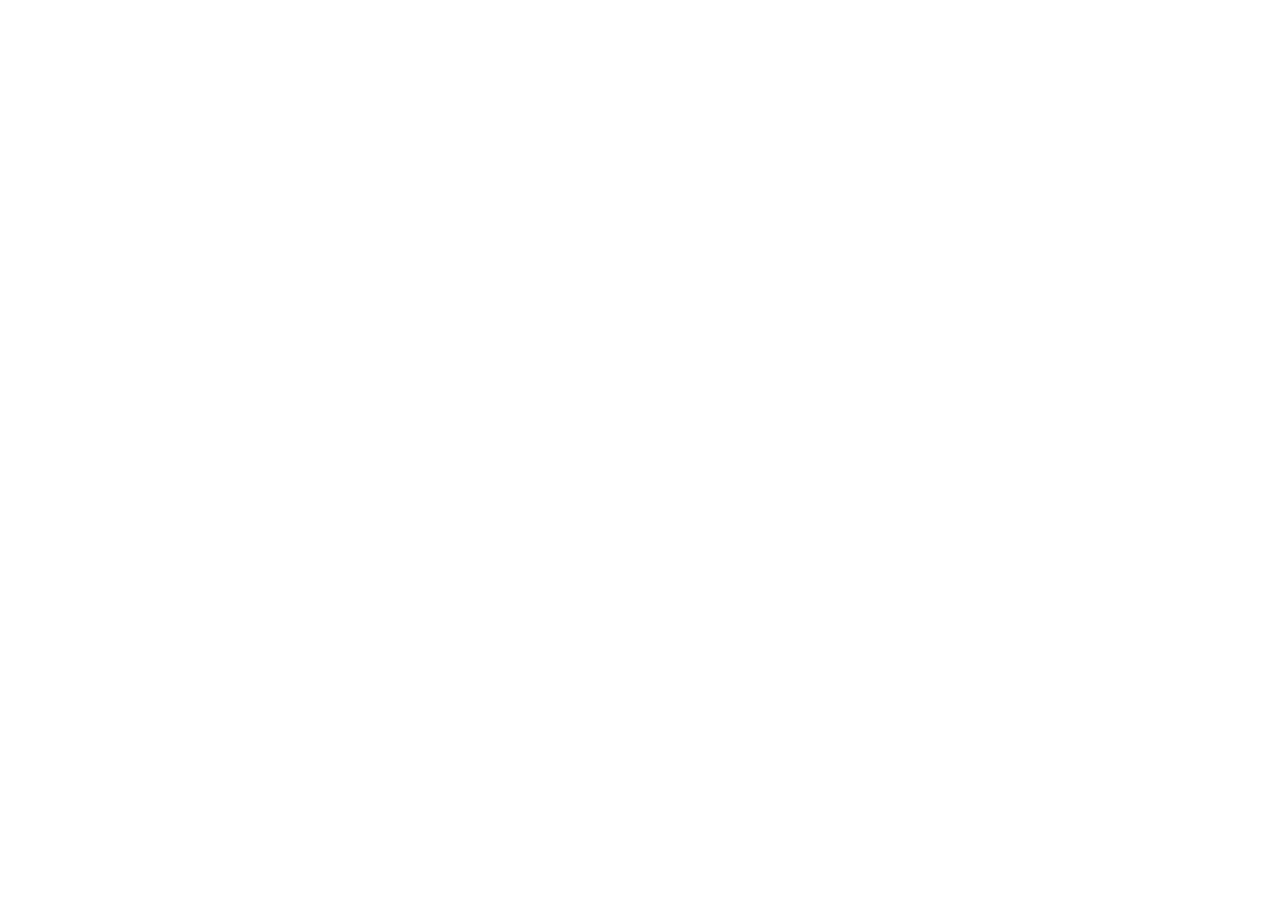
==== aperture.html @ c22adb7a "新增互動教材：f 值與景深 Co-Authored-By: Claude Opus 5 <noreply@anthropic.com> Claude-Session: https://claude.a" ====
<!DOCTYPE html>
<html lang="zh-HK">
<head>
<meta charset="UTF-8">
<meta name="viewport" content="width=device-width, initial-scale=1">
<style>
html{color-scheme:light dark}
body{margin:0}
img{max-width:100%}
[hidden]{display:none!important}
</style>
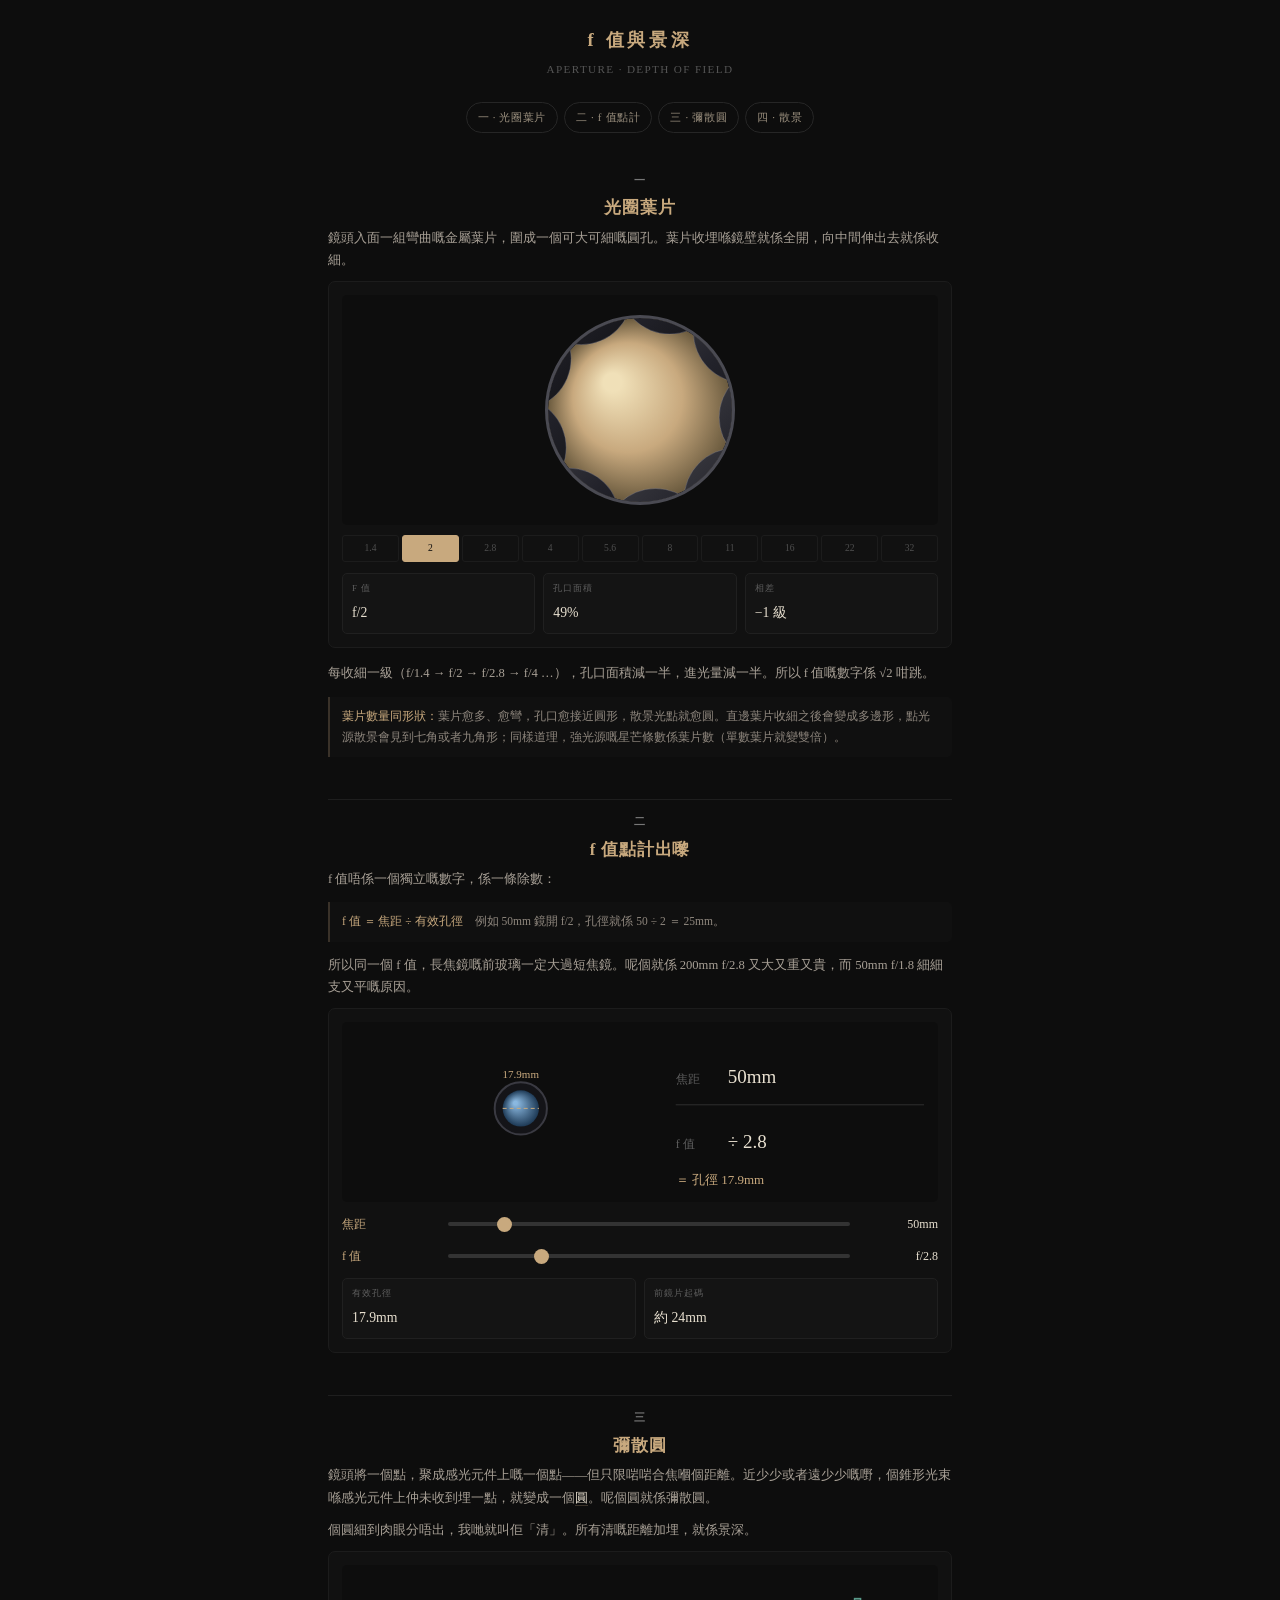
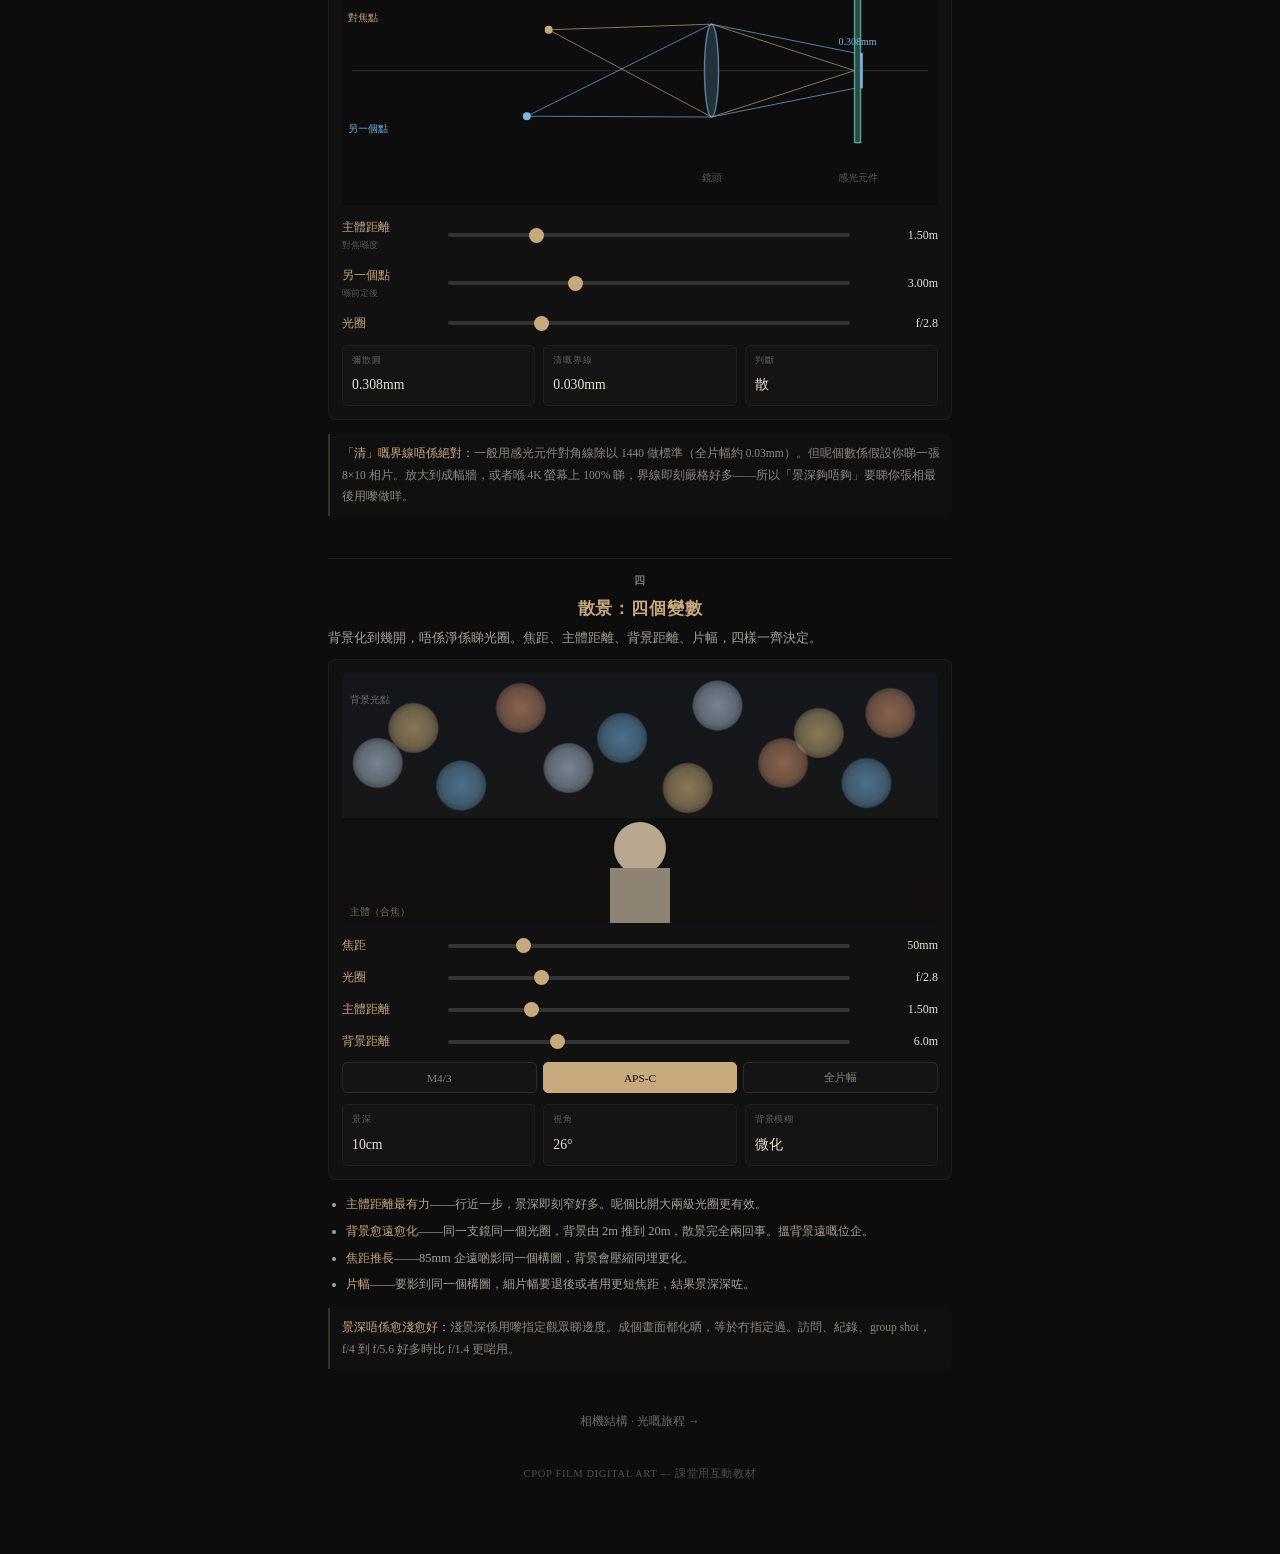
==== commit 4086ef47: "重建 aperture.html：f 值與景深（原檔只剩 artifact 骨架）" ====
--- a/aperture.html
+++ b/aperture.html
@@ -1,11 +1,384 @@
 <!DOCTYPE html>
-<html lang="zh-HK">
+<html lang="zh-Hant">
 <head>
 <meta charset="UTF-8">
 <meta name="viewport" content="width=device-width, initial-scale=1">
+<title>f 值與景深</title>
 <style>
-html{color-scheme:light dark}
-body{margin:0}
-img{max-width:100%}
-[hidden]{display:none!important}
+*{box-sizing:border-box;margin:0;padding:0}
+body{background:#0d0d0d;color:#e8e0d0;font-family:Georgia,"PingFang TC","Noto Sans TC",serif;padding:24px 18px 70px;max-width:660px;margin:0 auto;line-height:1.75}
+h1{text-align:center;font-size:1.15rem;letter-spacing:.2em;color:#c8a97e}
+.sub{text-align:center;font-size:.7rem;color:#555;letter-spacing:.12em;margin:4px 0 22px}
+nav{display:flex;flex-wrap:wrap;gap:6px;justify-content:center;margin-bottom:26px}
+nav a{font-size:.68rem;letter-spacing:.06em;color:#9a8f7e;text-decoration:none;border:1px solid #262626;border-radius:20px;padding:5px 11px}
+nav a:hover{border-color:#c8a97e;color:#c8a97e}
+section{margin:0 0 42px;padding-top:12px}
+hr{border:0;border-top:1px solid #1e1e1e;margin:36px 0 0}
+h2{font-size:.7rem;color:#777;letter-spacing:.16em;text-transform:uppercase;margin:0 0 4px;text-align:center}
+h2 b{display:block;font-size:1.05rem;color:#c8a97e;letter-spacing:.05em;text-transform:none;margin-top:3px}
+p{font-size:.79rem;color:#a8a096;margin-bottom:10px}
+p strong{color:#e8e0d0;font-weight:normal;border-bottom:1px solid #3a3229}
+.panel{background:#111;border:1px solid #1c1c1c;border-radius:7px;padding:13px;margin-bottom:14px}
+.controls{display:flex;flex-direction:column;gap:11px;margin:12px 0 0}
+.cr{display:flex;align-items:center;gap:10px}
+.cl{width:96px;font-size:.74rem;color:#c8a97e;flex-shrink:0}
+.cl span{display:block;font-size:.58rem;color:#555}
+input[type=range]{flex:1;-webkit-appearance:none;appearance:none;height:4px;border-radius:2px;background:#333;outline:none;min-width:0}
+input[type=range]::-webkit-slider-thumb{-webkit-appearance:none;width:15px;height:15px;border-radius:50%;background:#c8a97e;cursor:pointer}
+input[type=range]::-moz-range-thumb{width:15px;height:15px;border:0;border-radius:50%;background:#c8a97e;cursor:pointer}
+.cv{width:78px;text-align:right;font-size:.75rem;color:#e8e0d0;font-variant-numeric:tabular-nums;flex-shrink:0}
+canvas{display:block;width:100%;border-radius:5px}
+.read{display:flex;flex-wrap:wrap;gap:8px;margin-top:11px}
+.read div{flex:1;min-width:84px;background:#141414;border:1px solid #202020;border-radius:5px;padding:7px 9px}
+.read b{display:block;font-size:.56rem;color:#5e5e5e;letter-spacing:.1em;text-transform:uppercase;font-weight:normal;margin-bottom:2px}
+.read span{font-size:.86rem;color:#e8e0d0;font-variant-numeric:tabular-nums}
+.seg{display:flex;gap:6px;flex-wrap:wrap;margin:10px 0 0}
+.seg button{flex:1;min-width:66px;background:#141414;border:1px solid #2a2a2a;color:#8a8278;font-family:inherit;font-size:.71rem;padding:7px 3px;border-radius:5px;cursor:pointer}
+.seg button.on{background:#c8a97e;border-color:#c8a97e;color:#0d0d0d}
+.note{font-size:.72rem;line-height:1.85;color:#8e867d;background:#101010;border-left:2px solid #3a3229;padding:9px 12px;margin:12px 0;border-radius:0 5px 5px 0}
+.note b{color:#c8a97e;font-weight:normal}
+ul{margin:6px 0 12px 18px}
+li{font-size:.78rem;color:#a8a096;margin-bottom:5px}
+li b{color:#c8a97e;font-weight:normal}
+.g{color:#7ae87a}.w{color:#e8a07a}.b{color:#7ab8e8}
+.stops{display:flex;gap:3px;margin-top:10px}
+.stops div{flex:1;text-align:center;font-size:.6rem;color:#4e4e4e;padding:4px 0;border-radius:3px;border:1px solid #1c1c1c;cursor:pointer}
+.stops div.on{color:#0d0d0d;background:#c8a97e;border-color:#c8a97e}
+footer{color:#4e4e4e;font-size:.66rem;text-align:center;margin-top:34px;letter-spacing:.06em}
+a.more{display:block;text-align:center;font-size:.72rem;color:#6e6a64;margin-top:20px;text-decoration:none}
+a.more:hover{color:#c8a97e}
 </style>
+</head>
+<body>
+
+<h1>f 值與景深</h1>
+<p class="sub">APERTURE · DEPTH OF FIELD</p>
+
+<nav>
+  <a href="#a1">一 · 光圈葉片</a>
+  <a href="#a2">二 · f 值點計</a>
+  <a href="#a3">三 · 彌散圓</a>
+  <a href="#a4">四 · 散景</a>
+</nav>
+
+<section id="a1">
+<h2>一<b>光圈葉片</b></h2>
+<p>鏡頭入面一組彎曲嘅金屬葉片，圍成一個可大可細嘅圓孔。葉片收埋喺鏡壁就係全開，向中間伸出去就係收細。</p>
+
+<div class="panel">
+<canvas id="irisC" height="230"></canvas>
+<div class="stops" id="stops"></div>
+<div class="read">
+  <div><b>f 值</b><span id="ir_f">f/1.8</span></div>
+  <div><b>孔口面積</b><span id="ir_a">100%</span></div>
+  <div><b>相差</b><span id="ir_s">0 級</span></div>
+</div>
+</div>
+
+<p>每收細一級（f/1.4 → f/2 → f/2.8 → f/4 …），孔口面積減一半，進光量減一半。所以 f 值嘅數字係 √2 咁跳。</p>
+
+<div class="note"><b>葉片數量同形狀：</b>葉片愈多、愈彎，孔口愈接近圓形，散景光點就愈圓。直邊葉片收細之後會變成多邊形，點光源散景會見到七角或者九角形；同樣道理，強光源嘅星芒條數係葉片數（單數葉片就變雙倍）。</div>
+</section>
+
+<hr>
+
+<section id="a2">
+<h2>二<b>f 值點計出嚟</b></h2>
+<p>f 值唔係一個獨立嘅數字，係一條除數：</p>
+<div class="note"><b>f 值 ＝ 焦距 ÷ 有效孔徑</b>　例如 50mm 鏡開 f/2，孔徑就係 50 ÷ 2 ＝ 25mm。</div>
+<p>所以同一個 f 值，長焦鏡嘅前玻璃一定大過短焦鏡。呢個就係 200mm f/2.8 又大又重又貴，而 50mm f/1.8 細細支又平嘅原因。</p>
+
+<div class="panel">
+<canvas id="calcC" height="180"></canvas>
+<div class="controls">
+  <div class="cr"><div class="cl">焦距</div><input type="range" id="cf" min="14" max="300" value="50"><div class="cv" id="cfv">50mm</div></div>
+  <div class="cr"><div class="cl">f 值</div><input type="range" id="cn" min="0" max="9" value="2"><div class="cv" id="cnv">f/2</div></div>
+</div>
+<div class="read">
+  <div><b>有效孔徑</b><span id="cd">25.0mm</span></div>
+  <div><b>前鏡片起碼</b><span id="cw">約 28mm</span></div>
+</div>
+</div>
+</section>
+
+<hr>
+
+<section id="a3">
+<h2>三<b>彌散圓</b></h2>
+<p>鏡頭將一個點，聚成感光元件上嘅一個點——但只限啱啱合焦嗰個距離。近少少或者遠少少嘅嘢，個錐形光束喺感光元件上仲未收到埋一點，就變成一個<strong>圓</strong>。呢個圓就係彌散圓。</p>
+<p>個圓細到肉眼分唔出，我哋就叫佢「清」。所有清嘅距離加埋，就係景深。</p>
+
+<div class="panel">
+<canvas id="cocC" height="240"></canvas>
+<div class="controls">
+  <div class="cr"><div class="cl">主體距離<span>對焦喺度</span></div><input type="range" id="oS" min="30" max="600" value="150"><div class="cv" id="oSv">1.5m</div></div>
+  <div class="cr"><div class="cl">另一個點<span>喺前定後</span></div><input type="range" id="oB" min="30" max="900" value="300"><div class="cv" id="oBv">3.0m</div></div>
+  <div class="cr"><div class="cl">光圈</div><input type="range" id="oN" min="0" max="9" value="2"><div class="cv" id="oNv">f/2</div></div>
+</div>
+<div class="read">
+  <div><b>彌散圓</b><span id="oC">0.061mm</span></div>
+  <div><b>清嘅界線</b><span id="oL">0.029mm</span></div>
+  <div><b>判斷</b><span id="oJ">散</span></div>
+</div>
+</div>
+
+<div class="note"><b>「清」嘅界線唔係絕對：</b>一般用感光元件對角線除以 1440 做標準（全片幅約 0.03mm）。但呢個數係假設你睇一張 8×10 相片。放大到成幅牆，或者喺 4K 螢幕上 100% 睇，界線即刻嚴格好多——所以「景深夠唔夠」要睇你張相最後用嚟做咩。</div>
+</section>
+
+<hr>
+
+<section id="a4">
+<h2>四<b>散景：四個變數</b></h2>
+<p>背景化到幾開，唔係淨係睇光圈。焦距、主體距離、背景距離、片幅，四樣一齊決定。</p>
+
+<div class="panel">
+<canvas id="bokC" height="250"></canvas>
+<div class="controls">
+  <div class="cr"><div class="cl">焦距</div><input type="range" id="bf" min="18" max="200" value="50"><div class="cv" id="bfv">50mm</div></div>
+  <div class="cr"><div class="cl">光圈</div><input type="range" id="bn" min="0" max="9" value="2"><div class="cv" id="bnv">f/2</div></div>
+  <div class="cr"><div class="cl">主體距離</div><input type="range" id="bs" min="40" max="600" value="150"><div class="cv" id="bsv">1.5m</div></div>
+  <div class="cr"><div class="cl">背景距離</div><input type="range" id="bb" min="100" max="2000" value="600"><div class="cv" id="bbv">6.0m</div></div>
+</div>
+<div class="seg" id="fmt">
+  <button data-v="0">M4/3</button>
+  <button data-v="1" class="on">APS-C</button>
+  <button data-v="2">全片幅</button>
+</div>
+<div class="read">
+  <div><b>景深</b><span id="bd">0.12m</span></div>
+  <div><b>視角</b><span id="ba">40°</span></div>
+  <div><b>背景模糊</b><span id="bblur">中</span></div>
+</div>
+</div>
+
+<ul>
+<li><b>主體距離最有力</b>——行近一步，景深即刻窄好多。呢個比開大兩級光圈更有效。</li>
+<li><b>背景愈遠愈化</b>——同一支鏡同一個光圈，背景由 2m 推到 20m，散景完全兩回事。搵背景遠嘅位企。</li>
+<li><b>焦距推長</b>——85mm 企遠啲影同一個構圖，背景會壓縮同埋更化。</li>
+<li><b>片幅</b>——要影到同一個構圖，細片幅要退後或者用更短焦距，結果景深深咗。</li>
+</ul>
+
+<div class="note"><b>景深唔係愈淺愈好：</b>淺景深係用嚟指定觀眾睇邊度。成個畫面都化晒，等於冇指定過。訪問、紀錄、group shot，f/4 到 f/5.6 好多時比 f/1.4 更啱用。</div>
+</section>
+
+<a class="more" href="camera-anatomy.html">相機結構 · 光嘅旅程 →</a>
+<footer>CPOP FILM DIGITAL ART — 課堂用互動教材</footer>
+
+<script>
+(function(){
+"use strict";
+var DPR=Math.min(2,window.devicePixelRatio||1);
+function $(id){return document.getElementById(id);}
+function C(id,h){
+  var c=$(id); if(!c) return null;
+  c.style.height=h+'px';
+  var g=c.getContext('2d'), o={c:c,g:g,w:300,h:h,draw:null};
+  function size(){var w=c.clientWidth||300;c.width=Math.round(w*DPR);c.height=Math.round(h*DPR);g.setTransform(DPR,0,0,DPR,0,0);o.w=w;o.h=h;}
+  size(); window.addEventListener('resize',function(){size();if(o.draw)o.draw();});
+  return o;
+}
+var NS=[1.4,2,2.8,4,5.6,8,11,16,22,32];
+var NL=['f/1.4','f/2','f/2.8','f/4','f/5.6','f/8','f/11','f/16','f/22','f/32'];
+
+/* ===== 1 · 葉片 ===== */
+var ir=C('irisC',230), irIdx=1;
+if(ir){
+  var box=$('stops');
+  NL.forEach(function(l,i){
+    var d=document.createElement('div'); d.textContent=l.replace('f/','');
+    d.addEventListener('click',function(){irIdx=i;ir.draw();});
+    box.appendChild(d);
+  });
+  ir.draw=function(){
+    var g=ir.g,w=ir.w,h=ir.h,N=NS[irIdx];
+    var cx=w/2, cy=h/2, R=Math.min(w,h)*0.40;
+    g.clearRect(0,0,w,h); g.fillStyle='#0d0d0d'; g.fillRect(0,0,w,h);
+    var t=Math.sqrt(NS[0]/N);
+    var r=R*(0.16+0.84*t);
+    g.save();
+    g.beginPath(); g.arc(cx,cy,R,0,7); g.clip();
+    var lg=g.createRadialGradient(cx-R*0.3,cy-R*0.3,R*0.1,cx,cy,R);
+    lg.addColorStop(0,'#f0e0b8'); lg.addColorStop(0.55,'#c8a97e'); lg.addColorStop(1,'#6a5a3e');
+    g.fillStyle=lg; g.beginPath(); g.arc(cx,cy,R,0,7); g.fill();
+    var n=9, dc=R*1.42, Rb=dc-r, spin=(1-t)*0.34;
+    for(var i=0;i<n;i++){
+      var a=i*2*Math.PI/n+spin;
+      var bx=cx+dc*Math.cos(a), by=cy+dc*Math.sin(a);
+      var bg=g.createLinearGradient(bx-Rb,by-Rb,bx+Rb,by+Rb);
+      bg.addColorStop(0,'#3a3a40'); bg.addColorStop(0.5,'#22222a'); bg.addColorStop(1,'#141418');
+      g.fillStyle=bg;
+      g.beginPath(); g.arc(bx,by,Rb,0,7); g.fill();
+      g.strokeStyle='rgba(150,150,165,0.30)'; g.lineWidth=1;
+      g.beginPath(); g.arc(bx,by,Rb,0,7); g.stroke();
+    }
+    g.restore();
+    g.strokeStyle='#4a4a52'; g.lineWidth=3;
+    g.beginPath(); g.arc(cx,cy,R+1.5,0,7); g.stroke();
+    var pct=Math.pow(NS[0]/N,2)*100, st=2*Math.log(N/NS[0])/Math.log(2);
+    $('ir_f').textContent=NL[irIdx];
+    $('ir_a').textContent=(pct>=10?pct.toFixed(0):pct.toFixed(1))+'%';
+    $('ir_s').textContent='−'+st.toFixed(0)+' 級';
+    [].forEach.call(box.children,function(d,i){d.classList.toggle('on',i===irIdx);});
+  };
+  ir.draw();
+}
+
+/* ===== 2 · f 值計算 ===== */
+var ca=C('calcC',180);
+if(ca){
+  ca.draw=function(){
+    var g=ca.g,w=ca.w,h=ca.h;
+    var f=+$('cf').value, N=NS[+$('cn').value], d=f/N;
+    g.clearRect(0,0,w,h); g.fillStyle='#0d0d0d'; g.fillRect(0,0,w,h);
+    var scale=Math.min((w*0.34)/110,(h*0.62)/110);
+    var cx=w*0.30, cy=h*0.48, rr=Math.max(4,d*scale);
+    g.fillStyle='#141418'; g.beginPath(); g.arc(cx,cy,Math.max(rr+8,rr*1.18),0,7); g.fill();
+    g.strokeStyle='#3a3a42'; g.lineWidth=2; g.stroke();
+    var lg=g.createRadialGradient(cx-rr*0.3,cy-rr*0.3,rr*0.1,cx,cy,rr);
+    lg.addColorStop(0,'#8ab8e0'); lg.addColorStop(1,'#1e3a56');
+    g.fillStyle=lg; g.beginPath(); g.arc(cx,cy,rr,0,7); g.fill();
+    g.strokeStyle='#c8a97e'; g.lineWidth=1; g.setLineDash([4,3]);
+    g.beginPath(); g.moveTo(cx-rr,cy); g.lineTo(cx+rr,cy); g.stroke(); g.setLineDash([]);
+    g.fillStyle='#c8a97e'; g.font='11px Georgia,serif'; g.textAlign='center';
+    g.fillText(d.toFixed(1)+'mm',cx,cy-rr-12);
+    g.textAlign='left';
+    var x=w*0.56;
+    g.fillStyle='#5e5e5e'; g.font='12px Georgia,serif';
+    g.fillText('焦距',x,h*0.34);
+    g.fillText('f 值',x,h*0.70);
+    g.fillStyle='#e8e0d0'; g.font='19px Georgia,serif';
+    g.fillText(f+'mm',x+52,h*0.34);
+    g.fillText('÷ '+N,x+52,h*0.70);
+    g.strokeStyle='#2e2e2e'; g.lineWidth=1;
+    g.beginPath(); g.moveTo(x,h*0.46); g.lineTo(w-14,h*0.46); g.stroke();
+    g.fillStyle='#c8a97e'; g.font='13px Georgia,serif';
+    g.fillText('＝ 孔徑 '+d.toFixed(1)+'mm',x,h*0.90);
+    $('cfv').textContent=f+'mm';
+    $('cnv').textContent=NL[+$('cn').value];
+    $('cd').textContent=d.toFixed(1)+'mm';
+    $('cw').textContent='約 '+Math.round(d*1.15+3)+'mm';
+  };
+  $('cf').addEventListener('input',ca.draw);
+  $('cn').addEventListener('input',ca.draw);
+  ca.draw();
+}
+
+/* ===== 3 · 彌散圓 ===== */
+var co=C('cocC',240);
+if(co){
+  co.draw=function(){
+    var g=co.g,w=co.w,h=co.h;
+    var s=+$('oS').value, b=+$('oB').value, N=NS[+$('oN').value];
+    var f=50, c=0.030;
+    var sm=s*10, bm=b*10;
+    var coc=(f*f/N)*Math.abs(bm-sm)/(bm*(sm-f));
+    g.clearRect(0,0,w,h); g.fillStyle='#0d0d0d'; g.fillRect(0,0,w,h);
+    var lx=w*0.62, sx=w*0.86, ax=h*0.44;
+    var ap=Math.max(7,Math.min(h*0.30,(50/N)*2.6));
+    g.strokeStyle='#2a2a2a'; g.lineWidth=1;
+    g.beginPath(); g.moveTo(10,ax); g.lineTo(w-10,ax); g.stroke();
+    g.fillStyle='#22303a'; g.strokeStyle='#5a7a96'; g.lineWidth=1.5;
+    g.beginPath(); g.ellipse(lx,ax,7,ap,0,0,7); g.fill(); g.stroke();
+    g.fillStyle='#2a4a44'; g.fillRect(sx,ax-h*0.30,6,h*0.60);
+    g.strokeStyle='#5a9a8a'; g.strokeRect(sx,ax-h*0.30,6,h*0.60);
+    g.fillStyle='#5e5a55'; g.font='10px Georgia,serif'; g.textAlign='center';
+    g.fillText('鏡頭',lx,h*0.90); g.fillText('感光元件',sx+3,h*0.90);
+    g.textAlign='left';
+    var px1=10+(1-Math.min(1,s/600))*(w*0.44);
+    var px2=10+(1-Math.min(1,b/900))*(w*0.44);
+    g.fillStyle='#c8a97e';
+    g.beginPath(); g.arc(px1,ax-h*0.17,4,0,7); g.fill();
+    g.fillStyle='#7ab8e8';
+    g.beginPath(); g.arc(px2,ax+h*0.19,4,0,7); g.fill();
+    g.strokeStyle='rgba(200,169,126,0.65)'; g.lineWidth=1;
+    g.beginPath(); g.moveTo(px1,ax-h*0.17); g.lineTo(lx,ax-ap); g.lineTo(sx,ax); g.stroke();
+    g.beginPath(); g.moveTo(px1,ax-h*0.17); g.lineTo(lx,ax+ap); g.lineTo(sx,ax); g.stroke();
+    var conv=Math.max(1.5,Math.min(h*0.22,coc*115));
+    g.strokeStyle='rgba(122,184,232,0.65)';
+    g.beginPath(); g.moveTo(px2,ax+h*0.19); g.lineTo(lx,ax-ap); g.lineTo(sx,ax-conv/2); g.stroke();
+    g.beginPath(); g.moveTo(px2,ax+h*0.19); g.lineTo(lx,ax+ap); g.lineTo(sx,ax+conv/2); g.stroke();
+    g.strokeStyle='#7ab8e8'; g.lineWidth=2.4;
+    g.beginPath(); g.moveTo(sx+7,ax-conv/2); g.lineTo(sx+7,ax+conv/2); g.stroke();
+    g.fillStyle='#c8a97e'; g.font='10px Georgia,serif';
+    g.fillText('對焦點',6,ax-h*0.17-9);
+    g.fillStyle='#7ab8e8';
+    g.fillText('另一個點',6,ax+h*0.19+16);
+    g.fillText(coc.toFixed(3)+'mm',sx-16,ax-conv/2-8);
+    $('oSv').textContent=(s/100).toFixed(2)+'m';
+    $('oBv').textContent=(b/100).toFixed(2)+'m';
+    $('oNv').textContent=NL[+$('oN').value];
+    $('oC').textContent=coc.toFixed(3)+'mm';
+    $('oL').textContent=c.toFixed(3)+'mm';
+    var j=$('oJ');
+    if(coc<=c){j.textContent='清';j.className='g';}
+    else if(coc<c*2.2){j.textContent='邊緣';j.className='w';}
+    else {j.textContent='散';j.className='';}
+  };
+  ['oS','oB','oN'].forEach(function(id){$(id).addEventListener('input',co.draw);});
+  co.draw();
+}
+
+/* ===== 4 · 散景 ===== */
+var bk=C('bokC',250);
+if(bk){
+  var FM=[{n:'M4/3',w:17.3,h:13},{n:'APS-C',w:23.5,h:15.6},{n:'全片幅',w:36,h:24}], fi=1;
+  $('fmt').addEventListener('click',function(e){
+    var b=e.target.closest('button'); if(!b) return;
+    [].forEach.call(this.querySelectorAll('button'),function(x){x.classList.remove('on');});
+    b.classList.add('on'); fi=+b.dataset.v; bk.draw();
+  });
+  bk.draw=function(){
+    var g=bk.g,w=bk.w,h=bk.h;
+    var f=+$('bf').value, N=NS[+$('bn').value];
+    var s=+$('bs').value*10, bd=+$('bb').value*10;
+    var F=FM[fi], diag=Math.sqrt(F.w*F.w+F.h*F.h), c=diag/1440;
+    var H=f*f/(N*c)+f;
+    var near=s*(H-f)/(H+s-2*f), far=(s<H)? s*(H-f)/(H-s) : Infinity;
+    var dof=(far===Infinity)?Infinity:(far-near)/1000;
+    var blurmm=(f*f/N)*Math.abs(bd-s)/(bd*(s-f));
+    var rel=blurmm/F.w;
+    var ang=2*Math.atan(F.w/(2*f))*180/Math.PI;
+    g.clearRect(0,0,w,h);
+    var sky=g.createLinearGradient(0,0,0,h);
+    sky.addColorStop(0,'#12161c'); sky.addColorStop(1,'#1c1814');
+    g.fillStyle=sky; g.fillRect(0,0,w,h);
+    var R=Math.max(1.2,Math.min(w*0.16,rel*w*2.2));
+    var pts=[[0.12,0.22],[0.30,0.14],[0.47,0.26],[0.63,0.13],[0.80,0.24],[0.92,0.16],
+             [0.20,0.45],[0.38,0.38],[0.58,0.46],[0.74,0.36],[0.88,0.44],[0.06,0.36]];
+    var cols=['rgba(232,200,140,','rgba(232,160,122,','rgba(122,184,232,','rgba(200,220,240,'];
+    pts.forEach(function(p,i){
+      var x=p[0]*w, y=p[1]*h, col=cols[i%4];
+      var rg=g.createRadialGradient(x,y,0,x,y,R);
+      rg.addColorStop(0,col+(R<3?0.95:0.55)+')');
+      rg.addColorStop(0.72,col+(R<3?0.9:0.42)+')');
+      rg.addColorStop(0.93,col+(R<3?0.8:0.30)+')');
+      rg.addColorStop(1,col+'0)');
+      g.fillStyle=rg; g.beginPath(); g.arc(x,y,R,0,7); g.fill();
+    });
+    g.fillStyle='rgba(10,10,12,0.55)'; g.fillRect(0,h*0.58,w,h*0.42);
+    var cx=w*0.5, cy=h*0.70;
+    g.fillStyle='#b8a890'; g.beginPath(); g.arc(cx,cy,Math.min(26,h*0.11),0,7); g.fill();
+    g.fillStyle='#8e8272';
+    g.fillRect(cx-Math.min(30,h*0.13),cy+Math.min(20,h*0.085),Math.min(60,h*0.26),h*0.30);
+    g.fillStyle='#6e6a64'; g.font='10px Georgia,serif';
+    g.fillText('主體（合焦）',8,h-8);
+    g.fillText('背景光點',8,h*0.12);
+    $('bfv').textContent=f+'mm';
+    $('bnv').textContent=NL[+$('bn').value];
+    $('bsv').textContent=(+$('bs').value/100).toFixed(2)+'m';
+    $('bbv').textContent=(+$('bb').value/100).toFixed(1)+'m';
+    $('bd').textContent=(dof===Infinity)?'無限':(dof<1?(dof*100).toFixed(0)+'cm':dof.toFixed(2)+'m');
+    $('ba').textContent=ang.toFixed(0)+'°';
+    var bb=$('bblur');
+    if(rel<0.006){bb.textContent='幾乎清';bb.className='';}
+    else if(rel<0.02){bb.textContent='微化';bb.className='b';}
+    else if(rel<0.05){bb.textContent='明顯';bb.className='w';}
+    else {bb.textContent='全化';bb.className='g';}
+  };
+  ['bf','bn','bs','bb'].forEach(function(id){$(id).addEventListener('input',bk.draw);});
+  bk.draw();
+}
+})();
+</script>
+</body>
+</html>
